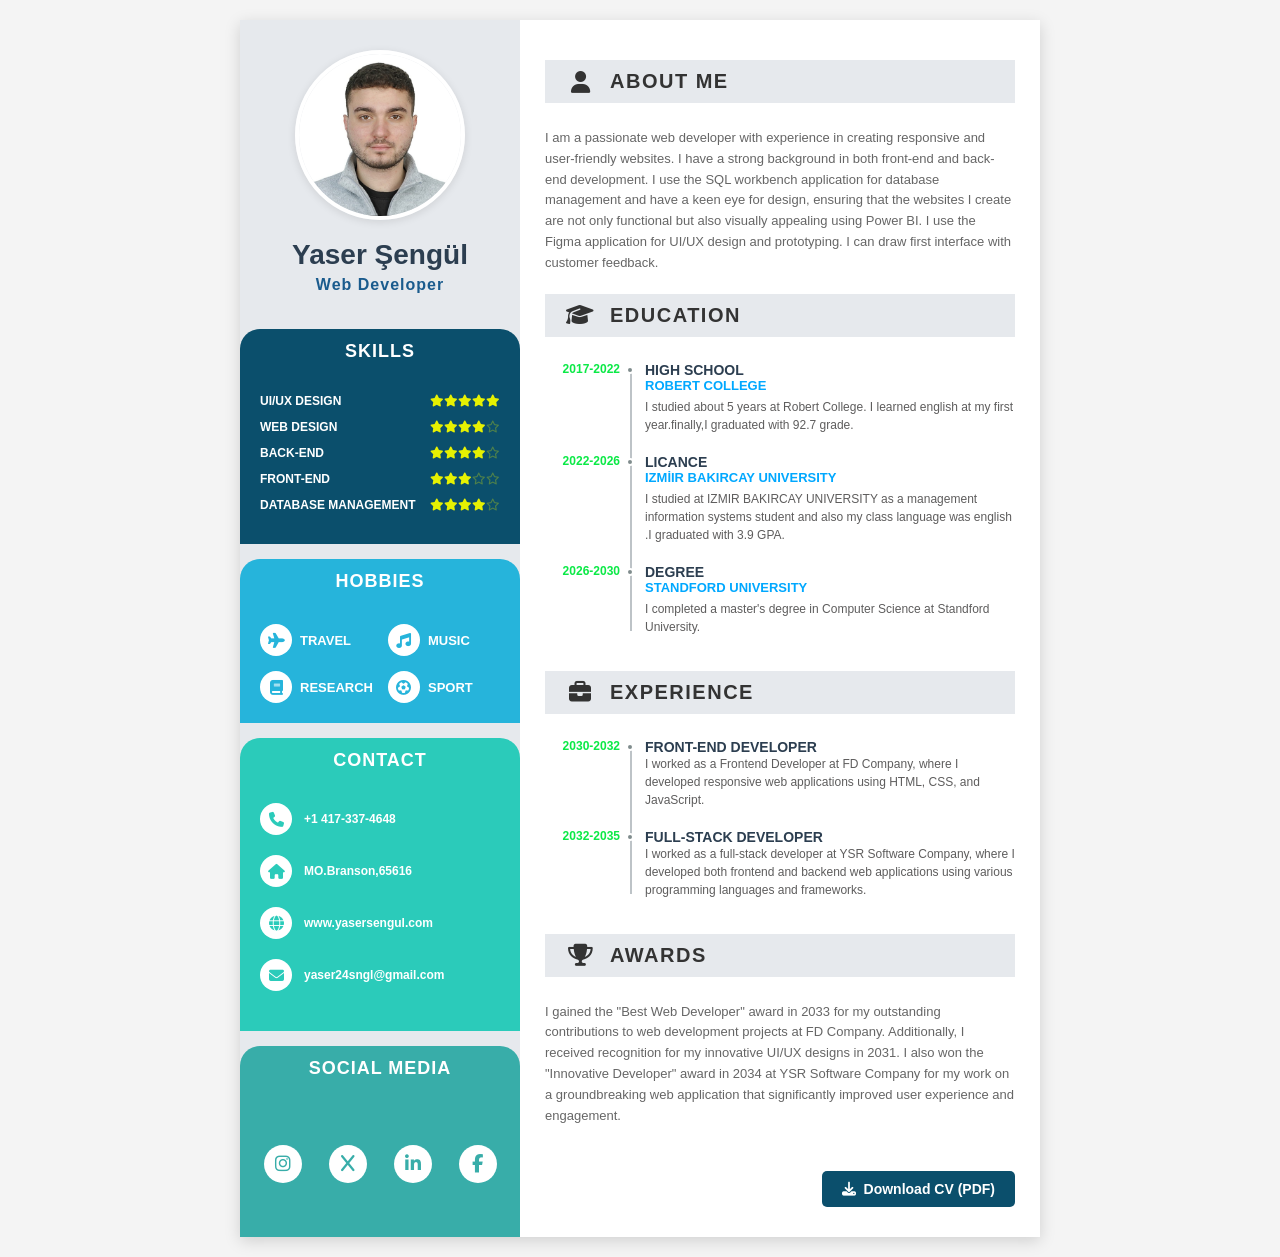
==== index.html @ dca41999 "Add files via upload" ====
<!DOCTYPE html>
<html lang="tr">
<head>
    <meta charset="UTF-8">
    <meta name="viewport" content="width=device-width, initial-scale=1.0">
    <title>YASER ŞENGÜL</title>
    
    <link rel="stylesheet" href="https://cdnjs.cloudflare.com/ajax/libs/font-awesome/6.4.0/css/all.min.css">
    <style>
        * {
            box-sizing: border-box;
            margin: 0;
            padding: 0;
            font-family: 'Segoe UI', Tahoma, Geneva, Verdana, sans-serif;
        }

        body {
            background-color: #f4f4f4;
            display: flex;
            justify-content: center;
            padding: 20px;
        }

        .cv-container {
            width: 800px;
            background-color: #ffffff;
            display: flex;
            box-shadow: 0 4px 15px rgba(0,0,0,0.15);
        }

        /* --- SOL SÜTUN --- */
        .sidebar {
            width: 35%;
            background-color: #e6e9ed;
            display: flex;
            flex-direction: column;
            align-items: center;
        }

        .profile-section {
            padding: 30px 20px 20px 20px;
            text-align: center;
            width: 100%;
        }

        .profile-img {
            width: 170px;
            height: 170px;
            border-radius: 50%;
            object-fit: cover;
            border: 4px solid #ffffff;
            box-shadow: 0 2px 8px rgba(0,0,0,0.1);
        }

        .profile-name {
            font-size: 28px;
            color: #2c3e50;
            margin-top: 15px;
            font-weight: bold;
        }

        .profile-title {
            font-size: 16px;
            color: #1a5b8d;
            letter-spacing: 1px;
            margin-top: 5px;
            font-weight: 600;
        }

        /* Sol Bölüm Başlık Kartları */
        .side-header {
            width: 100%;
            padding: 12px;
            color: #ffffff;
            text-align: center;
            font-size: 18px;
            font-weight: bold;
            letter-spacing: 1px;
            border-top-left-radius: 20px;
            border-top-right-radius: 20px;
            margin-top: 15px;
        }

        .side-block {
            width: 100%;
            padding: 20px;
            color: #ffffff;
        }

        /* Skills Bölümü */
        .skills-bg {
            background-color: #0b4f6c;
        }

        .skills-block {
            background-color: #0b4f6c;
        }

        .skill-item {
            display: flex;
            justify-content: space-between;
            align-items: center;
            margin-bottom: 12px;
            font-size: 12px;
            font-weight: 600;
        }

        .stars {
            color: #e6f102;
            font-size: 12px;
        }

        .stars .far {
            opacity: 0.3;
        }

        /* Hobbies Bölümü */
        .hobbies-header-bg {
            background-color: #26b4db;
            
        }

        .hobbies-block {
            background-color: #26b4db;
        }

        .hobbies-grid {
            display: grid;
            grid-template-columns: 1fr 1fr;
            gap: 15px;
        }

        .hobby-item {
            display: flex;
            align-items: center;
            font-size: 13px;
            font-weight: 600;
        }

        .hobby-item i {
            background-color: #ffffff;
            color: #26b4db;
            width: 32px;
            height: 32px;
            border-radius: 50%;
            display: flex;
            justify-content: center;
            align-items: center;
            margin-right: 8px;
            font-size: 15px;
        }

        /* Contact Bölümü */
        .contact-header-bg {
            background-color: #2bcbba;
        }

        .contact-block {
            background-color: #2bcbba;
        }

        .contact-item {
            display: flex;
            align-items: center;
            margin-bottom: 20px;
            font-size: 12px;
            font-weight: 600;
            word-break: break-all;
        }

        .contact-item i {
            background-color: #ffffff;
            color: #2bcbba;
            width: 32px;
            height: 32px;
            border-radius: 50%;
            display: flex;
            justify-content: center;
            align-items: center;
            margin-right: 12px;
            flex-shrink: 0;
            font-size: 15px;
        }

        /* Social Media Bölümü */
        .social-header-bg {
            background-color: #38ada9;
        }

        .social-block {
            background-color: #38ada9;
            flex-grow: 1;
            display: flex;
            justify-content: space-around;
            align-items: center;
            padding: 20px 10px;
        }

        .social-item {
            background-color: #ffffff;
            color: #38ada9;
            width: 38px;
            height: 38px;
            border-radius: 50%;
            display: flex;
            justify-content: center;
            align-items: center;
            text-decoration: none;
            font-size: 18px;
            transition: transform 0.2s ease, background-color 0.2s ease;
        }

        .social-item:hover {
            transform: scale(1.15);
            background-color: #f1f1f1;
        }

        /* --- SAĞ SÜTUN --- */
        .main-content {
            width: 65%;
            background-color: #ffffff;
            padding: 30px 25px;
            display: flex;
            flex-direction: column;
            justify-content: space-between;
        }

        .section-header {
            position: relative;
            background-color: #e6e9ed;
            padding: 10px 20px;
            margin-bottom: 25px;
            margin-top: 10px;
            display: flex;
            align-items: center;
        }

        .section-header i {
            font-size: 22px;
            color: #333333;
            margin-right: 15px;
            width: 30px;
            text-align: center;
        }

        .section-header h2 {
            font-size: 20px;
            color: #333333;
            letter-spacing: 1.5px;
            font-weight: 600;
        }

        .about-text, .awards-text {
            font-size: 13px;
            color: #666666;
            line-height: 1.6;
            margin-bottom: 20px;
        }

        .timeline {
            position: relative;
            padding-left: 100px;
            margin-bottom: 35px;
        }

        .timeline::before {
            content: '';
            position: absolute;
            left: 85px;
            top: 5px;
            bottom: 5px;
            width: 2px;
            background-color: #bdc3c7;
        }

        .timeline-item {
            position: relative;
            margin-bottom: 20px;
        }

        .timeline-item:last-child {
            margin-bottom: 0;
        }

        .timeline-year {
            position: absolute;
            left: -100px;
            top: 0;
            font-size: 12px;
            font-weight: bold;
            color: #0be946;
            width: 75px;
            text-align: right;
        }

        .timeline-dot {
            position: absolute;
            left: -19px;
            top: 4px;
            width: 8px;
            height: 8px;
            border-radius: 50%;
            background-color: #7f8c8d;
            border: 2px solid #ffffff;
        }

        .timeline-content h3 {
            font-size: 14px;
            color: #2c3e50;
            font-weight: bold;
            text-transform: uppercase;
        }

        .timeline-content h4 {
            font-size: 13px;
            color: #00a8ff;
            font-weight: 600;
            margin-bottom: 5px;
            text-transform: uppercase;
        }

        .timeline-content p {
            font-size: 12px;
            color: #5e5d5d;
            line-height: 1.5;
        }

        /* PDF İndirme Butonu */
        .download-btn-container {
            display: flex;
            justify-content: flex-end;
            margin-top: 25px;
        }

        .download-btn {
            background-color: #0b4f6c;
            color: #ffffff;
            border: none;
            padding: 10px 20px;
            font-size: 14px;
            font-weight: bold;
            border-radius: 5px;
            cursor: pointer;
            display: flex;
            align-items: center;
            gap: 8px;
            transition: background-color 0.2s ease;
        }

        .download-btn:hover {
            background-color: #1a5b8d;
        }

        /* Yazdırma (PDF Çıktısı) Stilleri */
        @media print {
            body {
                padding: 0;
                background-color: #ffffff;
            }

            .cv-container {
                box-shadow: none;
                width: 100%;
            }

            .download-btn-container {
                display: none;
            }
        }
    </style>
</head>
<body>

<div class="cv-container">
    <!-- SOL SÜTUN -->
    <div class="sidebar">
        <div class="profile-section">
            <!-- image_2.png profil fotoğrafı olarak tanımlandı -->
            <img src="profile.jpg"  class="profile-img">
            <h1 class="profile-name">Yaser Şengül</h1>
            <div class="profile-title">Web Developer</div>
        </div>

        <!-- SKILLS -->
        <div class="side-header skills-bg">SKILLS</div>
        <div class="side-block skills-block">
            <div class="skill-item">
                <span>UI/UX DESIGN</span>
                <div class="stars">
                    <i class="fas fa-star"></i><i class="fas fa-star"></i><i class="fas fa-star"></i><i class="fas fa-star"></i><i class="fas fa-star"></i>
                </div>
            </div>
            <div class="skill-item">
                <span>WEB DESIGN</span>
                <div class="stars">
                    <i class="fas fa-star"></i><i class="fas fa-star"></i><i class="fas fa-star"></i><i class="fas fa-star"></i><i class="far fa-star"></i>
                </div>
            </div>
            <div class="skill-item">
                <span>BACK-END </span>
                <div class="stars">
                    <i class="fas fa-star"></i><i class="fas fa-star"></i><i class="fas fa-star"></i><i class="fas fa-star"></i><i class="far fa-star"></i>
                </div>
            </div>
            <div class="skill-item">
                <span>FRONT-END</span>
                <div class="stars">
                    <i class="fas fa-star"></i><i class="fas fa-star"></i><i class="fas fa-star"></i><i class="far fa-star"></i><i class="far fa-star"></i>
                </div>
            </div>
            <div class="skill-item">
                <span>DATABASE MANAGEMENT</span>
                <div class="stars">
                    <i class="fas fa-star"></i><i class="fas fa-star"></i><i class="fas fa-star"></i><i class="fas fa-star"></i><i class="far fa-star"></i>
                </div>
            </div>
        </div>

        <!-- HOBBIES -->
        <div class="side-header hobbies-header-bg">HOBBIES</div>
        <div class="side-block hobbies-block">
            <div class="hobbies-grid">
                <div class="hobby-item">
                    <i class="fas fa-plane"></i>
                    <span>TRAVEL</span>
                </div>
                <div class="hobby-item">
                    <i class="fas fa-music"></i>
                    <span>MUSIC</span>
                </div>
                <div class="hobby-item">
                    <i class="fas fa-book"></i>
                    <span>RESEARCH</span>
                </div>
                <div class="hobby-item">
                    <i class="fas fa-futbol"></i>
                    <span>SPORT</span>
                </div>
            </div>
        </div>

        <!-- CONTACT -->
        <div class="side-header contact-header-bg">CONTACT</div>
        <div class="side-block contact-block">
            <div class="contact-item">
                <i class="fas fa-phone"></i>
                <span>+1 417-337-4648</span>
            </div>
            <div class="contact-item">
                <i class="fas fa-home"></i>
                <span>MO.Branson,65616</span>
            </div>
            <div class="contact-item">
                <i class="fas fa-globe"></i>
                <span>www.yasersengul.com</span>
            </div>
            <div class="contact-item">
                <i class="fas fa-envelope"></i>
                <span>yaser24sngl@gmail.com</span>
            </div>
        </div>

        <!-- SOCIAL MEDIA -->
        <div class="side-header social-header-bg">SOCIAL MEDIA</div>
        <div class="side-block social-block">
            <a href="https://www.instagram.com/yaser.sengl?dlrf=ZXN6MHkwbW9oYjc2" target="_blank" class="social-item" title="Instagram">
                <i class="fab fa-instagram"></i>
            </a>
            <a href="https://x.com/sengul_yaser" target="_blank" class="social-item" title="X (Twitter)">
                <i class="fab fa-x"></i>
            </a>
            <a href="https://www.linkedin.com/in/yaser-şengül-a1b051398?utm_source=share_via&utm_content=profile&utm_medium=member_android" target="_blank" class="social-item" title="LinkedIn">
                <i class="fab fa-linkedin-in"></i>
            </a>
            <a href="https://www.facebook.com/yaser.sengl" target="_blank" class="social-item" title="Facebook">
                <i class="fab fa-facebook-f"></i>
            </a>
        </div>
    </div>

    <!-- SAĞ SÜTUN -->
    <div class="main-content">
        <div>
            <!-- ABOUT ME -->
            <div class="section-header">
                <i class="fas fa-user"></i>
                <h2>ABOUT ME</h2>
            </div>
            <p class="about-text">
                I am a passionate web developer with experience in creating responsive and user-friendly websites. I have a strong background in both front-end and back-end development.
                I use the SQL workbench application for database management and have a keen eye for design, ensuring that the websites I create are not only functional but also visually appealing using Power BI.
                I use the Figma application for UI/UX design and prototyping. I can draw first interface with customer feedback.          
            </p>

            <!-- EDUCATION -->
            <div class="section-header">
                <i class="fas fa-graduation-cap"></i>
                <h2>EDUCATION</h2>
            </div>
            <div class="timeline">
                <div class="timeline-item">
                    <div class="timeline-year">2017-2022</div>
                    <div class="timeline-dot"></div>
                    <div class="timeline-content">
                        <h3> HIgh school</h3>
                        <h4>Robert College</h4>
                        <p>I studied about 5 years at Robert College. I learned english at my first year.finally,I graduated with 92.7 grade.</p>
                    </div>
                </div>
                <div class="timeline-item">
                    <div class="timeline-year">2022-2026</div>
                    <div class="timeline-dot"></div>
                    <div class="timeline-content">
                        <h3>lIcance</h3>
                        <h4>IzmiIr BakIrcay unIversIty</h4>
                        <p>I studied at IZMIR BAKIRCAY UNIVERSITY as a management information systems student and also my class language was english .I graduated with 3.9 GPA.</p>
                    </div>
                </div>
                <div class="timeline-item">
                    <div class="timeline-year">2026-2030</div>
                    <div class="timeline-dot"></div>
                    <div class="timeline-content">
                        <h3>Degree</h3>
                        <h4>Standford UnIversIty</h4>
                        <p>I completed a master's degree in Computer Science at Standford University.</p>
                    </div>
                </div>
            </div>

            <!-- EXPERIENCE -->
            <div class="section-header">
                <i class="fas fa-briefcase"></i>
                <h2>EXPERIENCE</h2>
            </div>
            <div class="timeline">
                <div class="timeline-item">
                    <div class="timeline-year">2030-2032</div>
                    <div class="timeline-dot"></div>
                    <div class="timeline-content">
                        <h3>Front-end Developer</h3>
                        <p>I worked as a Frontend Developer at FD Company, where I developed responsive web applications using HTML, CSS, and JavaScript.</p>
                    </div>
                </div>
                <div class="timeline-item">
                    <div class="timeline-year">2032-2035</div>
                    <div class="timeline-dot"></div>
                    <div class="timeline-content">
                        <h3>Full-Stack Developer</h3>
                        <p>I worked as a full-stack developer at YSR Software Company, where I developed both frontend and backend web applications using various programming languages and frameworks.</p>
                    </div>
                </div>
            </div>

            <!-- AWARDS -->
            <div class="section-header">
                <i class="fas fa-trophy"></i>
                <h2>AWARDS</h2>
            </div>
            <p class="awards-text">
                 I gained the "Best Web Developer" award in 2033 for my outstanding contributions to web development projects at FD Company. Additionally, I received recognition for my innovative UI/UX designs in 2031.
                 I also won the "Innovative Developer" award in 2034 at YSR Software Company for my work on a groundbreaking web application that significantly improved user experience and engagement.
            </p>
        </div>

        <!-- DOWNLOAD CV PDF BUTTON -->
        <div class="download-btn-container">
            <button class="download-btn" onclick="window.print()">
                <i class="fas fa-download"></i> Download CV (PDF)
            </button>
        </div>
    </div>
</div>

</body>
</html>
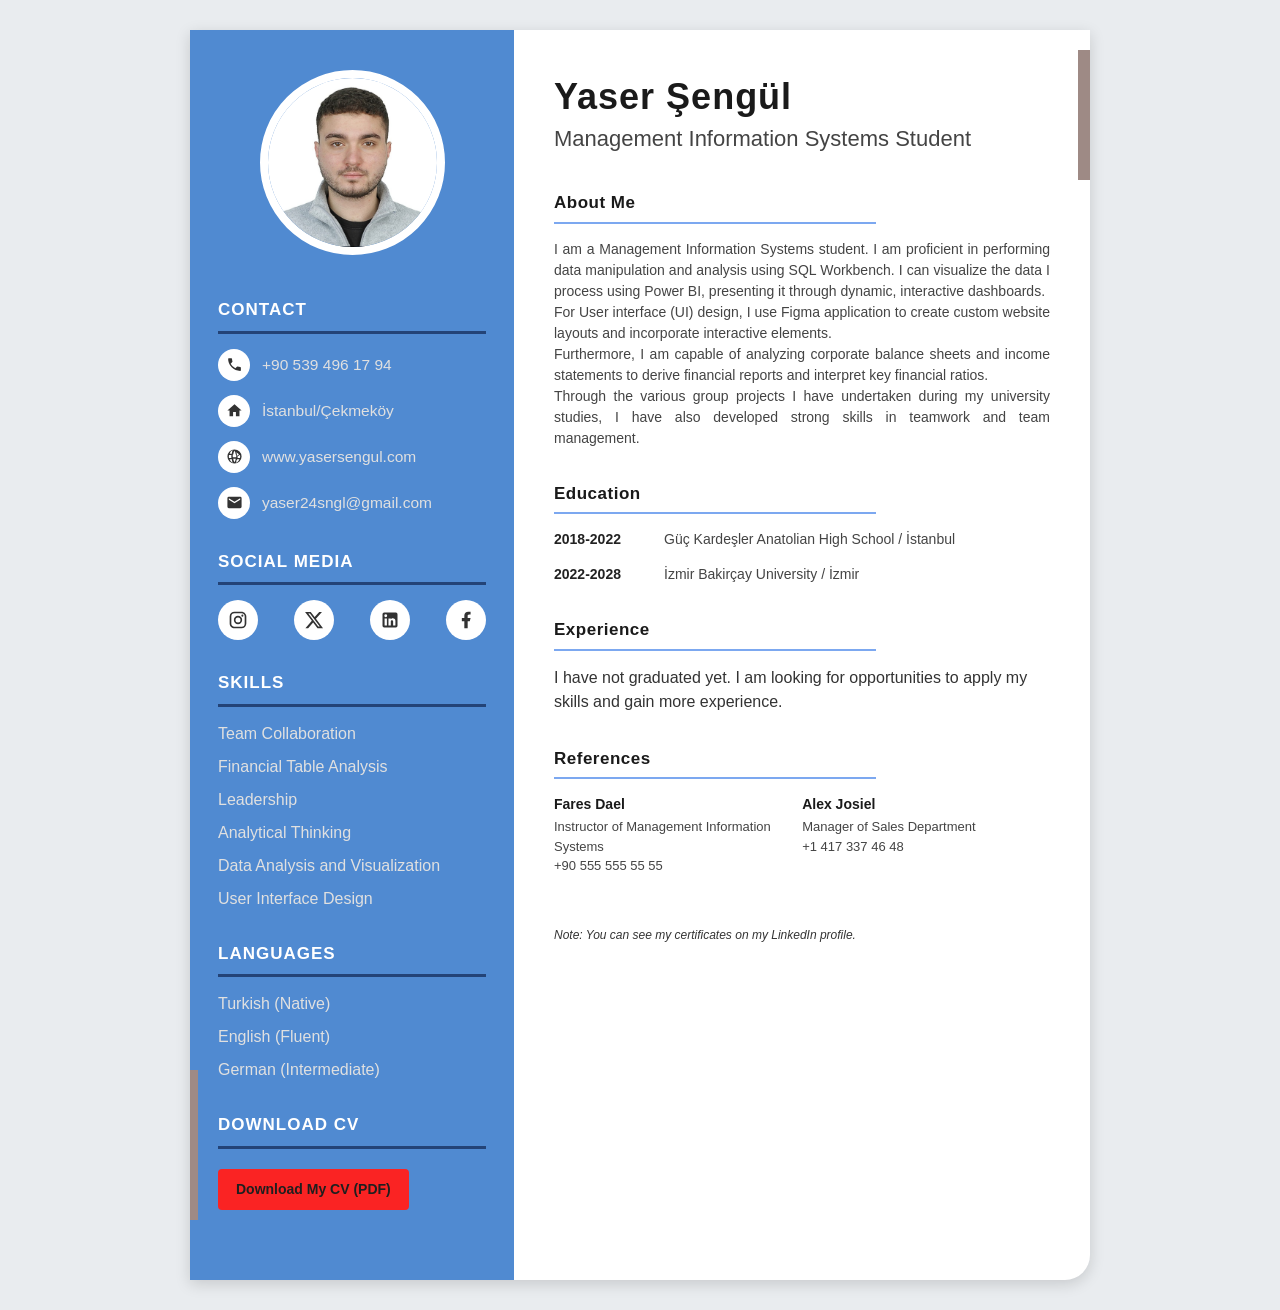
==== commit c22f0c42: "Add files via upload" ====
--- a/index.html
+++ b/index.html
@@ -1,575 +1,172 @@
 <!DOCTYPE html>
-<html lang="tr">
+<html lang="en">
 <head>
     <meta charset="UTF-8">
     <meta name="viewport" content="width=device-width, initial-scale=1.0">
-    <title>YASER ŞENGÜL</title>
-    
-    <link rel="stylesheet" href="https://cdnjs.cloudflare.com/ajax/libs/font-awesome/6.4.0/css/all.min.css">
-    <style>
-        * {
-            box-sizing: border-box;
-            margin: 0;
-            padding: 0;
-            font-family: 'Segoe UI', Tahoma, Geneva, Verdana, sans-serif;
-        }
-
-        body {
-            background-color: #f4f4f4;
-            display: flex;
-            justify-content: center;
-            padding: 20px;
-        }
-
-        .cv-container {
-            width: 800px;
-            background-color: #ffffff;
-            display: flex;
-            box-shadow: 0 4px 15px rgba(0,0,0,0.15);
-        }
-
-        /* --- SOL SÜTUN --- */
-        .sidebar {
-            width: 35%;
-            background-color: #e6e9ed;
-            display: flex;
-            flex-direction: column;
-            align-items: center;
-        }
-
-        .profile-section {
-            padding: 30px 20px 20px 20px;
-            text-align: center;
-            width: 100%;
-        }
-
-        .profile-img {
-            width: 170px;
-            height: 170px;
-            border-radius: 50%;
-            object-fit: cover;
-            border: 4px solid #ffffff;
-            box-shadow: 0 2px 8px rgba(0,0,0,0.1);
-        }
-
-        .profile-name {
-            font-size: 28px;
-            color: #2c3e50;
-            margin-top: 15px;
-            font-weight: bold;
-        }
-
-        .profile-title {
-            font-size: 16px;
-            color: #1a5b8d;
-            letter-spacing: 1px;
-            margin-top: 5px;
-            font-weight: 600;
-        }
-
-        /* Sol Bölüm Başlık Kartları */
-        .side-header {
-            width: 100%;
-            padding: 12px;
-            color: #ffffff;
-            text-align: center;
-            font-size: 18px;
-            font-weight: bold;
-            letter-spacing: 1px;
-            border-top-left-radius: 20px;
-            border-top-right-radius: 20px;
-            margin-top: 15px;
-        }
-
-        .side-block {
-            width: 100%;
-            padding: 20px;
-            color: #ffffff;
-        }
-
-        /* Skills Bölümü */
-        .skills-bg {
-            background-color: #0b4f6c;
-        }
-
-        .skills-block {
-            background-color: #0b4f6c;
-        }
-
-        .skill-item {
-            display: flex;
-            justify-content: space-between;
-            align-items: center;
-            margin-bottom: 12px;
-            font-size: 12px;
-            font-weight: 600;
-        }
-
-        .stars {
-            color: #e6f102;
-            font-size: 12px;
-        }
-
-        .stars .far {
-            opacity: 0.3;
-        }
-
-        /* Hobbies Bölümü */
-        .hobbies-header-bg {
-            background-color: #26b4db;
-            
-        }
-
-        .hobbies-block {
-            background-color: #26b4db;
-        }
-
-        .hobbies-grid {
-            display: grid;
-            grid-template-columns: 1fr 1fr;
-            gap: 15px;
-        }
-
-        .hobby-item {
-            display: flex;
-            align-items: center;
-            font-size: 13px;
-            font-weight: 600;
-        }
-
-        .hobby-item i {
-            background-color: #ffffff;
-            color: #26b4db;
-            width: 32px;
-            height: 32px;
-            border-radius: 50%;
-            display: flex;
-            justify-content: center;
-            align-items: center;
-            margin-right: 8px;
-            font-size: 15px;
-        }
-
-        /* Contact Bölümü */
-        .contact-header-bg {
-            background-color: #2bcbba;
-        }
-
-        .contact-block {
-            background-color: #2bcbba;
-        }
-
-        .contact-item {
-            display: flex;
-            align-items: center;
-            margin-bottom: 20px;
-            font-size: 12px;
-            font-weight: 600;
-            word-break: break-all;
-        }
-
-        .contact-item i {
-            background-color: #ffffff;
-            color: #2bcbba;
-            width: 32px;
-            height: 32px;
-            border-radius: 50%;
-            display: flex;
-            justify-content: center;
-            align-items: center;
-            margin-right: 12px;
-            flex-shrink: 0;
-            font-size: 15px;
-        }
-
-        /* Social Media Bölümü */
-        .social-header-bg {
-            background-color: #38ada9;
-        }
-
-        .social-block {
-            background-color: #38ada9;
-            flex-grow: 1;
-            display: flex;
-            justify-content: space-around;
-            align-items: center;
-            padding: 20px 10px;
-        }
-
-        .social-item {
-            background-color: #ffffff;
-            color: #38ada9;
-            width: 38px;
-            height: 38px;
-            border-radius: 50%;
-            display: flex;
-            justify-content: center;
-            align-items: center;
-            text-decoration: none;
-            font-size: 18px;
-            transition: transform 0.2s ease, background-color 0.2s ease;
-        }
-
-        .social-item:hover {
-            transform: scale(1.15);
-            background-color: #f1f1f1;
-        }
-
-        /* --- SAĞ SÜTUN --- */
-        .main-content {
-            width: 65%;
-            background-color: #ffffff;
-            padding: 30px 25px;
-            display: flex;
-            flex-direction: column;
-            justify-content: space-between;
-        }
-
-        .section-header {
-            position: relative;
-            background-color: #e6e9ed;
-            padding: 10px 20px;
-            margin-bottom: 25px;
-            margin-top: 10px;
-            display: flex;
-            align-items: center;
-        }
-
-        .section-header i {
-            font-size: 22px;
-            color: #333333;
-            margin-right: 15px;
-            width: 30px;
-            text-align: center;
-        }
-
-        .section-header h2 {
-            font-size: 20px;
-            color: #333333;
-            letter-spacing: 1.5px;
-            font-weight: 600;
-        }
-
-        .about-text, .awards-text {
-            font-size: 13px;
-            color: #666666;
-            line-height: 1.6;
-            margin-bottom: 20px;
-        }
-
-        .timeline {
-            position: relative;
-            padding-left: 100px;
-            margin-bottom: 35px;
-        }
-
-        .timeline::before {
-            content: '';
-            position: absolute;
-            left: 85px;
-            top: 5px;
-            bottom: 5px;
-            width: 2px;
-            background-color: #bdc3c7;
-        }
-
-        .timeline-item {
-            position: relative;
-            margin-bottom: 20px;
-        }
-
-        .timeline-item:last-child {
-            margin-bottom: 0;
-        }
-
-        .timeline-year {
-            position: absolute;
-            left: -100px;
-            top: 0;
-            font-size: 12px;
-            font-weight: bold;
-            color: #0be946;
-            width: 75px;
-            text-align: right;
-        }
-
-        .timeline-dot {
-            position: absolute;
-            left: -19px;
-            top: 4px;
-            width: 8px;
-            height: 8px;
-            border-radius: 50%;
-            background-color: #7f8c8d;
-            border: 2px solid #ffffff;
-        }
-
-        .timeline-content h3 {
-            font-size: 14px;
-            color: #2c3e50;
-            font-weight: bold;
-            text-transform: uppercase;
-        }
-
-        .timeline-content h4 {
-            font-size: 13px;
-            color: #00a8ff;
-            font-weight: 600;
-            margin-bottom: 5px;
-            text-transform: uppercase;
-        }
-
-        .timeline-content p {
-            font-size: 12px;
-            color: #5e5d5d;
-            line-height: 1.5;
-        }
-
-        /* PDF İndirme Butonu */
-        .download-btn-container {
-            display: flex;
-            justify-content: flex-end;
-            margin-top: 25px;
-        }
-
-        .download-btn {
-            background-color: #0b4f6c;
-            color: #ffffff;
-            border: none;
-            padding: 10px 20px;
-            font-size: 14px;
-            font-weight: bold;
-            border-radius: 5px;
-            cursor: pointer;
-            display: flex;
-            align-items: center;
-            gap: 8px;
-            transition: background-color 0.2s ease;
-        }
-
-        .download-btn:hover {
-            background-color: #1a5b8d;
-        }
-
-        /* Yazdırma (PDF Çıktısı) Stilleri */
-        @media print {
-            body {
-                padding: 0;
-                background-color: #ffffff;
-            }
-
-            .cv-container {
-                box-shadow: none;
-                width: 100%;
-            }
-
-            .download-btn-container {
-                display: none;
-            }
-        }
-    </style>
+    <title>Yaser Şengül</title>
+    <link rel="stylesheet" href="styles.css">
 </head>
 <body>
 
-<div class="cv-container">
-    <!-- SOL SÜTUN -->
-    <div class="sidebar">
-        <div class="profile-section">
-            <!-- image_2.png profil fotoğrafı olarak tanımlandı -->
-            <img src="profile.jpg"  class="profile-img">
-            <h1 class="profile-name">Yaser Şengül</h1>
-            <div class="profile-title">Web Developer</div>
-        </div>
+    <div class="cv-container">
+        
+        
+        <aside class="sidebar">
+            <div class="profile-box">
+                <img src="profile.jpg" alt="Yaser Şengül Profil Fotoğrafı" class="profile-img">
+            </div>
 
-        <!-- SKILLS -->
-        <div class="side-header skills-bg">SKILLS</div>
-        <div class="side-block skills-block">
-            <div class="skill-item">
-                <span>UI/UX DESIGN</span>
-                <div class="stars">
-                    <i class="fas fa-star"></i><i class="fas fa-star"></i><i class="fas fa-star"></i><i class="fas fa-star"></i><i class="fas fa-star"></i>
+            
+            <section id="contact" class="sidebar-section">
+                <h2>CONTACT</h2>
+                <ul class="contact-list">
+                    <li>
+                        <span class="icon-circle">
+                            
+                            <svg viewBox="0 0 24 24"><path d="M6.62 10.79a15.05 15.05 0 006.59 6.59l2.2-2.2a1 1 0 011.01-.24c1.12.37 2.33.57 3.58.57a1 1 0 011 1V20a1 1 0 01-1 1A17 17 0 013 4a1 1 0 011-1h3.5a1 1 0 011 1c0 1.25.2 2.46.57 3.58a1 1 0 01-.25 1.01l-2.2 2.2z"/></svg>
+                        </span>
+                        <span>+90 539 496 17 94</span>
+                    </li>
+                    <li>
+                        <span class="icon-circle">
+                            
+                            <svg viewBox="0 0 24 24"><path d="M10 20v-6h4v6h5v-8h3L12 3 2 12h3v8z"/></svg>
+                        </span>
+                        <span>İstanbul/Çekmeköy</span>
+                    </li>
+                    <li>
+                        <span class="icon-circle">
+                            
+                            <svg viewBox="0 0 24 24"><path d="M12 2a10 10 0 100 20 10 10 0 000-20zm6.93 9h-3.17a15.3 15.3 0 00-1.18-5.02A8.03 8.03 0 0118.93 11zM12 4.04c.83 1.2 1.48 2.82 1.76 4.96h-3.52c.28-2.14.93-3.76 1.76-4.96zM4.26 14C4.1 13.36 4 12.69 4 12s.1-1.36.26-2h3.38c-.08.66-.14 1.32-.14 2s.06 1.34.14 2H4.26zm.81 2h3.17a15.3 15.3 0 001.18 5.02A8.03 8.03 0 015.07 16zm3.17-8H5.07a8.03 8.03 0 014.35-5.02A15.3 15.3 0 008.24 8zM12 19.96c-.83-1.2-1.48-2.82-1.76-4.96h3.52c-.28 2.14-.93 3.76-1.76 4.96zM14.34 13H9.66c-.09-.66-.16-1.32-.16-2s.07-1.35.16-2h4.68c.09.65.16 1.32.16 2s-.07 1.34-.16 2zm.25 5.02A15.3 15.3 0 0015.76 16h3.17a8.03 8.03 0 01-4.34 5.02zM16.36 14c.08-.66.14-1.32.14-2s-.06-1.34-.14-2h3.38c.16.64.26 1.31.26 2s-.1 1.36-.26 2h-3.38z"/></svg>
+                        </span>
+                        <span>www.yasersengul.com</span>
+                    </li>
+                   <li>
+    <span class="icon-circle">
+        
+        <svg viewBox="0 0 24 24"><path d="M20 4H4a2 2 0 00-2 2v12a2 2 0 002 2h16a2 2 0 002-2V6a2 2 0 00-2-2zm0 4l-8 5-8-5V6l8 5 8-5v2z"/></svg>
+    </span>
+    <a href="mailto:yaser24sngl@gmail.com" class="contact-link">yaser24sngl@gmail.com</a>
+</li>
+                </ul>
+            </section>
+
+            <section id="social-media" class="sidebar-section">
+                <h2>SOCIAL MEDIA</h2>
+                <div class="social-circles">
+                    
+                    <a href="https://www.instagram.com/yaser.sengl?dlrf=ZXN6MHkwbW9oYjc2" target="_blank" class="social-circle" title="Instagram">
+                        <svg viewBox="0 0 24 24"><path d="M7.8 2h8.4C19.4 2 22 4.6 22 7.8v8.4a5.8 5.8 0 01-5.8 5.8H7.8C4.6 22 2 19.4 2 16.2V7.8A5.8 5.8 0 017.8 2zm-.2 2A3.6 3.6 0 004 7.6v8.8C4 18.39 5.61 20 7.6 20h8.8a3.6 3.6 0 003.6-3.6V7.6C20 5.61 18.39 4 16.4 4H7.6zm9.65 1.5a1.25 1.25 0 110 2.5 1.25 1.25 0 010-2.5zM12 7a5 5 0 110 10 5 5 0 010-10zm0 2a3 3 0 100 6 3 3 0 000-6z"/></svg>
+                    </a>
+                    
+                    <a href="https://x.com/sengul_yaser" target="_blank" class="social-circle" title="X">
+                        <svg viewBox="0 0 24 24"><path d="M18.244 2.25h3.308l-7.227 8.26 8.502 11.24H16.17l-5.214-6.817L4.99 21.75H1.68l7.73-8.835L1.254 2.25H8.08l4.713 6.231zm-1.161 17.52h1.833L7.084 4.126H5.117z"/></svg>
+                    </a>
+                    
+                    <a href="https://www.linkedin.com/in/yaser-şengül-a1b051398?utm_source=share_via&utm_content=profile&utm_medium=member_android" target="_blank" class="social-circle" title="LinkedIn">
+                        <svg viewBox="0 0 24 24"><path d="M19 3a2 2 0 012 2v14a2 2 0 01-2 2H5a2 2 0 01-2-2V5a2 2 0 012-2h14m-.5 15.5v-5.3a3.26 3.26 0 00-3.26-3.26c-.85 0-1.84.52-2.28 1.3v-1.11h-2.79v8.37h2.79v-4.93c0-.77.62-1.4 1.39-1.4a1.4 1.4 0 011.4 1.4v4.93h2.75M6.88 8.56a1.68 1.68 0 001.68-1.68c0-.93-.75-1.69-1.68-1.69a1.69 1.69 0 00-1.69 1.69c0 .93.76 1.68 1.69 1.68m1.39 9.94v-8.37H5.5v8.37h2.77z"/></svg>
+                    </a>
+                   
+                    <a href="https://facebook.com" target="_blank" class="social-circle" title="Facebook">
+                        <svg viewBox="0 0 24 24"><path d="M14 13.5h2.5l1-4H14v-2c0-1.03 0-2 2-2h1.5V2.14c-.326-.043-1.557-.14-2.857-.14C11.928 2 10 3.657 10 6.7v2.8H7v4h3V22h4v-8.5z"/></svg>
+                    </a>
                 </div>
-            </div>
-            <div class="skill-item">
-                <span>WEB DESIGN</span>
-                <div class="stars">
-                    <i class="fas fa-star"></i><i class="fas fa-star"></i><i class="fas fa-star"></i><i class="fas fa-star"></i><i class="far fa-star"></i>
-                </div>
-            </div>
-            <div class="skill-item">
-                <span>BACK-END </span>
-                <div class="stars">
-                    <i class="fas fa-star"></i><i class="fas fa-star"></i><i class="fas fa-star"></i><i class="fas fa-star"></i><i class="far fa-star"></i>
-                </div>
-            </div>
-            <div class="skill-item">
-                <span>FRONT-END</span>
-                <div class="stars">
-                    <i class="fas fa-star"></i><i class="fas fa-star"></i><i class="fas fa-star"></i><i class="far fa-star"></i><i class="far fa-star"></i>
-                </div>
-            </div>
-            <div class="skill-item">
-                <span>DATABASE MANAGEMENT</span>
-                <div class="stars">
-                    <i class="fas fa-star"></i><i class="fas fa-star"></i><i class="fas fa-star"></i><i class="fas fa-star"></i><i class="far fa-star"></i>
-                </div>
-            </div>
-        </div>
+            </section>
 
-        <!-- HOBBIES -->
-        <div class="side-header hobbies-header-bg">HOBBIES</div>
-        <div class="side-block hobbies-block">
-            <div class="hobbies-grid">
-                <div class="hobby-item">
-                    <i class="fas fa-plane"></i>
-                    <span>TRAVEL</span>
-                </div>
-                <div class="hobby-item">
-                    <i class="fas fa-music"></i>
-                    <span>MUSIC</span>
-                </div>
-                <div class="hobby-item">
-                    <i class="fas fa-book"></i>
-                    <span>RESEARCH</span>
-                </div>
-                <div class="hobby-item">
-                    <i class="fas fa-futbol"></i>
-                    <span>SPORT</span>
-                </div>
-            </div>
-        </div>
+            
+            <section id="skills" class="sidebar-section">
+                <h2>SKILLS</h2>
+                <ul class="skill-list">
+                    <li>Team Collaboration</li>
+                    <li>Financial Table Analysis</li>
+                    <li>Leadership</li>
+                    <li>Analytical Thinking</li>
+                    <li>Data Analysis and Visualization</li>
+                    <li>User Interface Design</li>
+                </ul>
+            </section>
 
-        <!-- CONTACT -->
-        <div class="side-header contact-header-bg">CONTACT</div>
-        <div class="side-block contact-block">
-            <div class="contact-item">
-                <i class="fas fa-phone"></i>
-                <span>+1 417-337-4648</span>
-            </div>
-            <div class="contact-item">
-                <i class="fas fa-home"></i>
-                <span>MO.Branson,65616</span>
-            </div>
-            <div class="contact-item">
-                <i class="fas fa-globe"></i>
-                <span>www.yasersengul.com</span>
-            </div>
-            <div class="contact-item">
-                <i class="fas fa-envelope"></i>
-                <span>yaser24sngl@gmail.com</span>
-            </div>
-        </div>
+            
+            <section id="languages" class="sidebar-section">
+                <h2>LANGUAGES</h2>
+                <ul class="skill-list">
+                    <li>Turkish (Native)</li>
+                    <li>English (Fluent)</li>
+                    <li>German (Intermediate)</li>
+                </ul>
+            </section>
 
-        <!-- SOCIAL MEDIA -->
-        <div class="side-header social-header-bg">SOCIAL MEDIA</div>
-        <div class="side-block social-block">
-            <a href="https://www.instagram.com/yaser.sengl?dlrf=ZXN6MHkwbW9oYjc2" target="_blank" class="social-item" title="Instagram">
-                <i class="fab fa-instagram"></i>
-            </a>
-            <a href="https://x.com/sengul_yaser" target="_blank" class="social-item" title="X (Twitter)">
-                <i class="fab fa-x"></i>
-            </a>
-            <a href="https://www.linkedin.com/in/yaser-şengül-a1b051398?utm_source=share_via&utm_content=profile&utm_medium=member_android" target="_blank" class="social-item" title="LinkedIn">
-                <i class="fab fa-linkedin-in"></i>
-            </a>
-            <a href="https://www.facebook.com/yaser.sengl" target="_blank" class="social-item" title="Facebook">
-                <i class="fab fa-facebook-f"></i>
-            </a>
-        </div>
-    </div>
+            
+            <section id="download-cv" class="sidebar-section">
+                <h2>DOWNLOAD CV</h2>
+                <a href="YaserSengul_CV.pdf" download class="download-btn">Download My CV (PDF)</a>
+            </section>
+        </aside>
 
-    <!-- SAĞ SÜTUN -->
-    <div class="main-content">
-        <div>
-            <!-- ABOUT ME -->
-            <div class="section-header">
-                <i class="fas fa-user"></i>
-                <h2>ABOUT ME</h2>
-            </div>
-            <p class="about-text">
-                I am a passionate web developer with experience in creating responsive and user-friendly websites. I have a strong background in both front-end and back-end development.
-                I use the SQL workbench application for database management and have a keen eye for design, ensuring that the websites I create are not only functional but also visually appealing using Power BI.
-                I use the Figma application for UI/UX design and prototyping. I can draw first interface with customer feedback.          
-            </p>
+       
+        <main class="main-content">
+            <header class="header-title">
+                <h1>Yaser Şengül</h1>
+                <p class="subtitle">Management Information Systems Student</p>
+            </header>
 
-            <!-- EDUCATION -->
-            <div class="section-header">
-                <i class="fas fa-graduation-cap"></i>
-                <h2>EDUCATION</h2>
-            </div>
-            <div class="timeline">
+          
+            <section id="about" class="content-section">
+                <h2>About Me</h2>
+                <p class="about-text">
+I am a Management Information Systems student. I am proficient in performing data manipulation and analysis using SQL Workbench. I can visualize the data I process using Power BI, presenting it through dynamic, interactive dashboards. <br>For User interface (UI) design, I use Figma application to create custom website layouts and incorporate interactive elements. <br>Furthermore, I am capable of analyzing corporate balance sheets and income statements to derive financial reports and interpret key financial ratios.<br> Through the various group projects I have undertaken during my university studies, I have also developed strong skills in teamwork and team management.
+
+                </p>
+            </section>
+
+           
+            <section id="education" class="content-section">
+                <h2>Education</h2>
                 <div class="timeline-item">
-                    <div class="timeline-year">2017-2022</div>
-                    <div class="timeline-dot"></div>
-                    <div class="timeline-content">
-                        <h3> HIgh school</h3>
-                        <h4>Robert College</h4>
-                        <p>I studied about 5 years at Robert College. I learned english at my first year.finally,I graduated with 92.7 grade.</p>
-                    </div>
+                    <span class="year">2018-2022</span>
+                    <span class="detail">Güç Kardeşler Anatolian High School  / İstanbul</span>
                 </div>
                 <div class="timeline-item">
-                    <div class="timeline-year">2022-2026</div>
-                    <div class="timeline-dot"></div>
-                    <div class="timeline-content">
-                        <h3>lIcance</h3>
-                        <h4>IzmiIr BakIrcay unIversIty</h4>
-                        <p>I studied at IZMIR BAKIRCAY UNIVERSITY as a management information systems student and also my class language was english .I graduated with 3.9 GPA.</p>
+                    <span class="year">2022-2028</span>
+                    <span class="detail">İzmir Bakirçay University  / İzmir</span>
+                </div>
+            </section>
+
+           
+            <section id="projects" class="content-section">
+                <h2>Experience</h2>
+                <p>I have not graduated yet. I am looking for opportunities to apply my skills and gain more experience.</p>
+            </section>
+
+            
+            <section id="references" class="content-section">
+                <h2>References</h2>
+                <div class="references-grid">
+                    <div class="ref-item">
+                        <strong>Fares Dael</strong>
+                        <p>Instructor of Management Information Systems</p>
+                        <p>+90 555 555 55 55</p>
                     </div>
+                    <div class="ref-item">
+                        <strong>Alex Josiel</strong>
+                        <p>Manager of Sales Department</p>
+                        <p>+1 417 337 46 48</p>
+                    </div>
+                    
+                    
                 </div>
-                <div class="timeline-item">
-                    <div class="timeline-year">2026-2030</div>
-                    <div class="timeline-dot"></div>
-                    <div class="timeline-content">
-                        <h3>Degree</h3>
-                        <h4>Standford UnIversIty</h4>
-                        <p>I completed a master's degree in Computer Science at Standford University.</p>
-                    </div>
-                </div>
-            </div>
 
-            <!-- EXPERIENCE -->
-            <div class="section-header">
-                <i class="fas fa-briefcase"></i>
-                <h2>EXPERIENCE</h2>
-            </div>
-            <div class="timeline">
-                <div class="timeline-item">
-                    <div class="timeline-year">2030-2032</div>
-                    <div class="timeline-dot"></div>
-                    <div class="timeline-content">
-                        <h3>Front-end Developer</h3>
-                        <p>I worked as a Frontend Developer at FD Company, where I developed responsive web applications using HTML, CSS, and JavaScript.</p>
-                    </div>
-                </div>
-                <div class="timeline-item">
-                    <div class="timeline-year">2032-2035</div>
-                    <div class="timeline-dot"></div>
-                    <div class="timeline-content">
-                        <h3>Full-Stack Developer</h3>
-                        <p>I worked as a full-stack developer at YSR Software Company, where I developed both frontend and backend web applications using various programming languages and frameworks.</p>
-                    </div>
-                </div>
-            </div>
+              
+                <div class="certificate-note">
 
-            <!-- AWARDS -->
-            <div class="section-header">
-                <i class="fas fa-trophy"></i>
-                <h2>AWARDS</h2>
-            </div>
-            <p class="awards-text">
-                 I gained the "Best Web Developer" award in 2033 for my outstanding contributions to web development projects at FD Company. Additionally, I received recognition for my innovative UI/UX designs in 2031.
-                 I also won the "Innovative Developer" award in 2034 at YSR Software Company for my work on a groundbreaking web application that significantly improved user experience and engagement.
-            </p>
-        </div>
+               <p>Note: You can see my certificates on my LinkedIn profile.</p>
 
-        <!-- DOWNLOAD CV PDF BUTTON -->
-        <div class="download-btn-container">
-            <button class="download-btn" onclick="window.print()">
-                <i class="fas fa-download"></i> Download CV (PDF)
-            </button>
-        </div>
+               </div>
+
+            </section>
+        </main>
+
     </div>
-</div>
 
 </body>
 </html>
--- a/styles.css
+++ b/styles.css
@@ -0,0 +1,284 @@
+
+* {
+    box-sizing: border-box;
+    margin: 0;
+    padding: 0;
+}
+
+body {
+    font-family: 'Segoe UI', Tahoma, Geneva, Verdana, sans-serif;
+    background-color: #e9ecef;
+    color: #333333;
+    line-height: 1.5;
+    padding: 30px 15px;
+}
+
+
+.cv-container {
+    max-width: 900px;
+    margin: 0 auto;
+    background-color: #ffffff;
+    display: flex;
+    box-shadow: 0 4px 15px rgba(0, 0, 0, 0.15);
+    border-radius: 0 0 25px 0;
+    overflow: hidden;
+}
+
+
+.sidebar {
+    width: 36%;
+    background-color: #508ad1;
+    color: #e0e0e0;
+    padding: 40px 28px;
+    position: relative;
+}
+
+.sidebar::after {
+    content: "";
+    position: absolute;
+    left: 0;
+    bottom: 60px;
+    width: 8px;
+    height: 150px;
+    background-color: #9e8a85;
+}
+
+.profile-box {
+    text-align: center;
+    margin-bottom: 35px;
+}
+
+.profile-img {
+    width: 185px;
+    height: 185px;
+    border-radius: 50%;
+    object-fit: cover;
+    border: 8px solid #ffffff;
+}
+
+.sidebar-section {
+    margin-bottom: 30px;
+}
+
+.sidebar-section h2 {
+    color: #ffffff;
+    font-size: 17px;
+    letter-spacing: 1px;
+    padding-bottom: 8px;
+    margin-bottom: 15px;
+    border-bottom: 3px solid #234377;
+}
+
+
+.contact-list {
+    list-style-type: none;
+    font-size: 15.5px;
+}
+
+.contact-list li {
+    display: flex;
+    align-items: center;
+    gap: 12px;
+    margin-bottom: 14px;
+}
+
+.contact-link {
+    color: #e0e0e0;
+    text-decoration: none;
+    transition: color 0.2s;
+}
+
+.contact-link:hover {
+    color: #7ca8f0;
+    text-decoration: underline;
+}
+
+.icon-circle {
+    width: 32px;
+    height: 32px;
+    background-color: #ffffff;
+    border-radius: 50%;
+    display: flex;
+    align-items: center;
+    justify-content: center;
+    flex-shrink: 0;
+}
+
+.icon-circle svg {
+    width: 17px;
+    height: 17px;
+    fill: #323232; 
+}
+
+
+.social-circles {
+    display: flex;
+    justify-content: space-between;
+    gap: 10px;
+    margin-top: 10px;
+}
+
+.social-circle {
+    width: 40px;
+    height: 40px;
+    background-color: #ffffff;
+    border-radius: 50%;
+    display: flex;
+    align-items: center;
+    justify-content: center;
+    text-decoration: none;
+    transition: transform 0.2s, background-color 0.2s;
+}
+
+.social-circle svg {
+    width: 20px;
+    height: 20px;
+    fill: #323232;
+}
+
+.social-circle:hover {
+    background-color: #7ca8f0;
+    transform: translateY(-2px);
+}
+
+.social-circle:hover svg {
+    fill: #ffffff;
+}
+
+
+.skill-list {
+    list-style-type: none;
+    font-size: 16px;
+}
+
+.skill-list li {
+    margin-bottom: 9px;
+}
+
+
+.download-btn {
+    display: inline-block;
+    background-color: #fa2323;
+    color: #1f1f1f;
+    text-decoration: none;
+    font-weight: bold;
+    font-size: 14px;
+    padding: 10px 18px;
+    border-radius: 4px;
+    margin-top: 5px;
+}
+
+.download-btn:hover {
+    background-color: #5c8ee0;
+    color: #ffffff;
+}
+
+
+.main-content {
+    width: 64%;
+    padding: 45px 40px;
+    position: relative;
+}
+
+.main-content::before {
+    content: "";
+    position: absolute;
+    right: 0;
+    top: 20px;
+    width: 12px;
+    height: 130px;
+    background-color: #9e8a85;
+}
+
+.header-title {
+    margin-bottom: 35px;
+}
+
+.header-title h1 {
+    font-size: 36px;
+    color: #1a1a1a;
+    letter-spacing: 1px;
+    line-height: 1.2;
+}
+
+.subtitle {
+    font-size: 22px;
+    color: #444444;
+    font-weight: 300;
+    margin-top: 4px;
+}
+
+.content-section {
+    margin-bottom: 32px;
+}
+
+.content-section h2 {
+    font-size: 17px;
+    color: #1a1a1a;
+    letter-spacing: 0.5px;
+    padding-bottom: 6px;
+    margin-bottom: 15px;
+    border-bottom: 2px solid #7ca8f0;
+    display: inline-block;
+    width: 65%;
+}
+
+.about-text {
+    font-size: 14px;
+    color: #444444;
+    text-align: justify;
+}
+
+.timeline-item {
+    display: flex;
+    margin-bottom: 14px;
+    font-size: 14px;
+}
+
+.timeline-item .year {
+    width: 110px;
+    font-weight: bold;
+    color: #222222;
+    flex-shrink: 0;
+}
+
+.timeline-item .detail {
+    color: #444444;
+}
+
+.references-grid {
+    display: flex;
+    flex-wrap: wrap;
+    gap: 20px;
+}
+
+.ref-item {
+    width: 46%;
+    font-size: 14px;
+}
+
+.ref-item strong {
+    display: block;
+    color: #1a1a1a;
+    margin-bottom: 2px;
+}
+
+.ref-item p {
+    color: #444444;
+    font-size: 13px;
+}
+
+.certificate-note {
+    font-size: 12px; 
+    font-style: italic; 
+    color: #343434;     
+    margin-top: 50px;   
+}
+@media (max-width: 768px) {
+    .cv-container {
+        flex-direction: column;
+    }
+    .sidebar, .main-content {
+        width: 100%;
+    }
+}
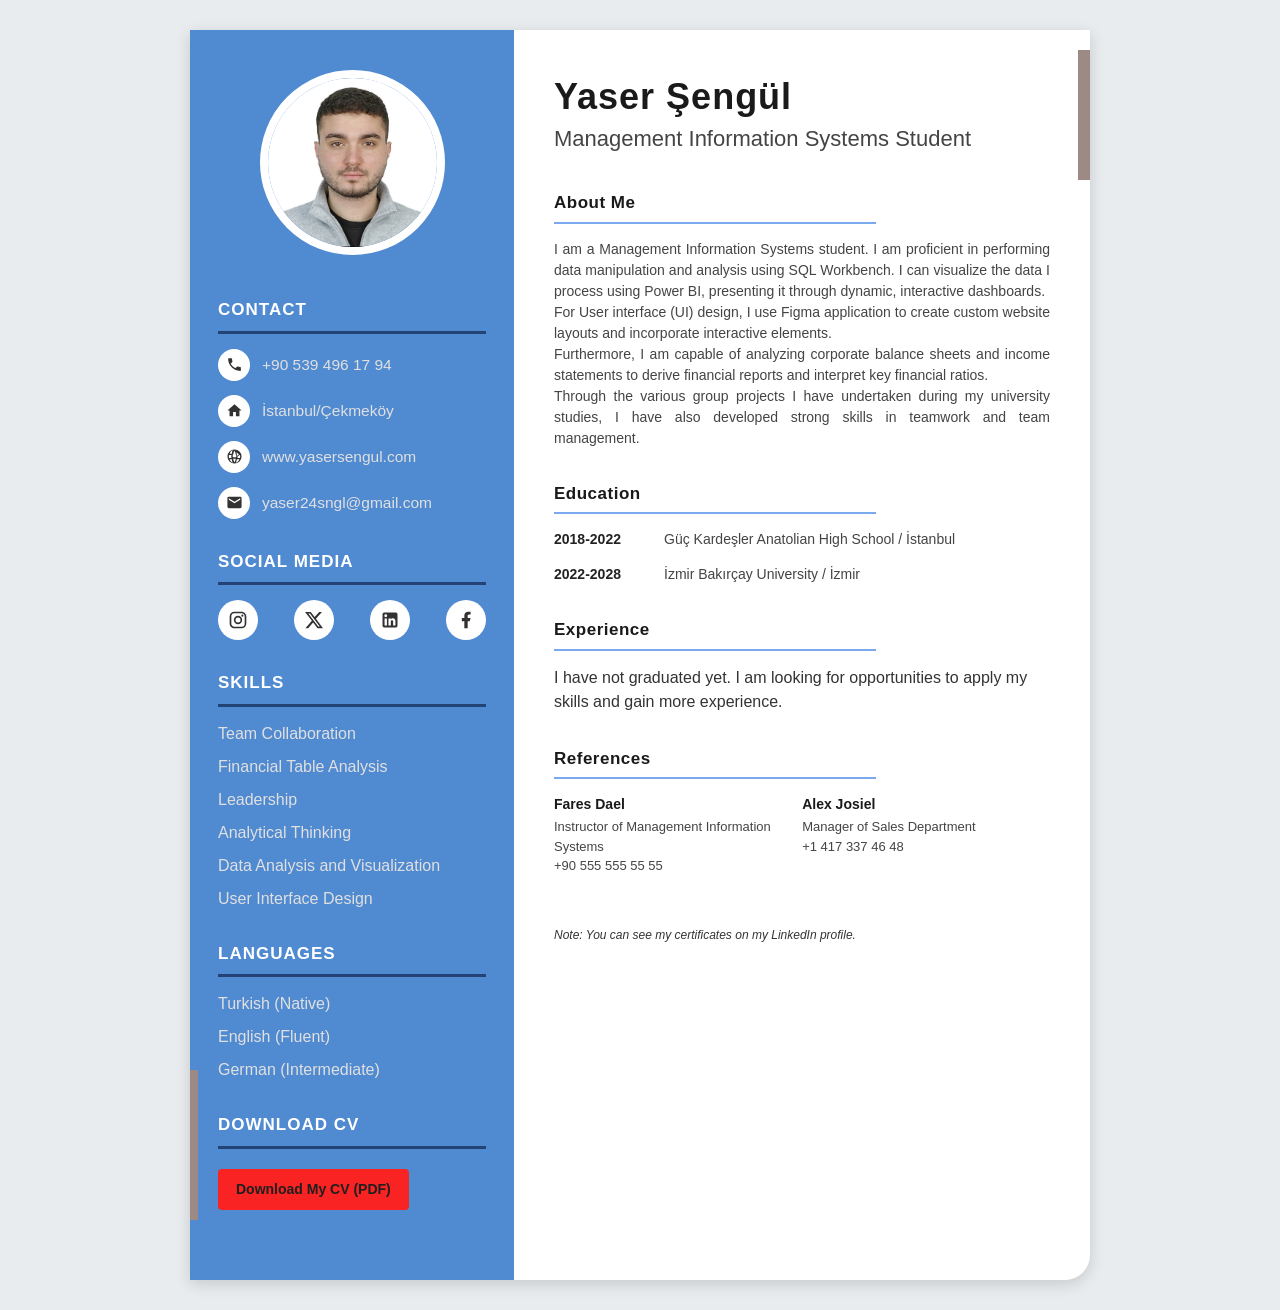
==== commit 02c67dcc: "Update index.html" ====
--- a/index.html
+++ b/index.html
@@ -128,7 +128,7 @@
                 </div>
                 <div class="timeline-item">
                     <span class="year">2022-2028</span>
-                    <span class="detail">İzmir Bakirçay University  / İzmir</span>
+                    <span class="detail">İzmir Bakırçay University  / İzmir</span>
                 </div>
             </section>
 
@@ -169,4 +169,4 @@
     </div>
 
 </body>
-</html>+</html>
